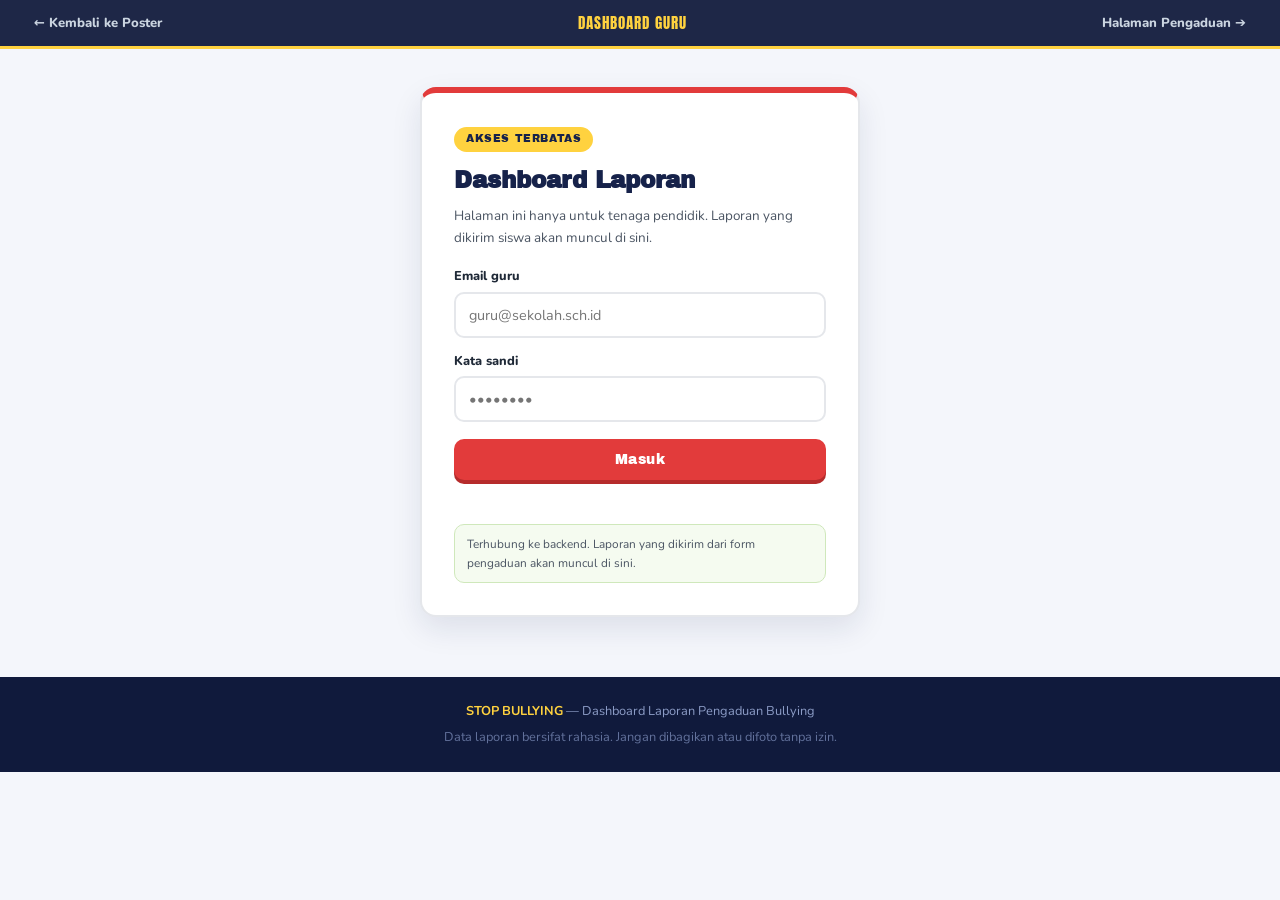
==== dashboard.html @ 8df05a54 "Add files via upload" ====
<!DOCTYPE html>
<html lang="id">
<head>
  <meta charset="UTF-8">
  <meta name="viewport" content="width=device-width, initial-scale=1.0, viewport-fit=cover">
  <title>Dashboard Guru — STOP BULLYING</title>
  <meta name="description" content="Panel guru untuk reviewing dan memproses laporan pengaduan bullying.">
  <meta name="robots" content="noindex, nofollow">
  <meta name="theme-color" content="#16224A">

  <link rel="preconnect" href="https://fonts.googleapis.com">
  <link rel="preconnect" href="https://fonts.gstatic.com" crossorigin>
  <link href="https://fonts.googleapis.com/css2?family=Anton&family=Archivo+Black&family=Caveat:wght@600;700&family=Nunito:ital,wght@0,400;0,600;0,700;0,800;1,600&display=swap" rel="stylesheet">
  <link rel="stylesheet" href="style.css">
  <link rel="icon" href="data:image/svg+xml,%3Csvg xmlns='http://www.w3.org/2000/svg' viewBox='0 0 64 64'%3E%3Crect width='64' height='64' rx='14' fill='%2316224A'/%3E%3Ctext x='32' y='45' font-family='Impact,sans-serif' font-size='32' fill='%23FFD23F' text-anchor='middle'%3E%3C/text%3E%3C/svg%3E">
</head>
<body class="dash-body">

<!-- Navigasi atas -->
<nav class="dnav">
  <a href="index.html" class="dnav-back">&#8592; Kembali ke Poster</a>
  <span class="dnav-brand">DASHBOARD&nbsp;GURU</span>
  <a href="index.html#pengaduan" class="dnav-jump">Halaman Pengaduan &#10132;</a>
</nav>

<main class="dash-wrap">

  <!-- ================= LOGIN ================= -->
  <section class="dash-login" id="loginSec">
    <div class="dash-login-card">
      <span class="dash-login-badge">Akses Terbatas</span>
      <h1>Dashboard Laporan</h1>
      <p class="dash-login-sub">Halaman ini hanya untuk tenaga pendidik. Laporan yang dikirim siswa akan muncul di sini.</p>

      <form id="loginForm" novalidate>
        <div class="form-field">
          <label for="logEmail">Email guru</label>
          <input type="email" id="logEmail" name="email" autocomplete="username" placeholder="guru@sekolah.sch.id" required>
        </div>
        <div class="form-field">
          <label for="logPass">Kata sandi</label>
          <input type="password" id="logPass" name="password" autocomplete="current-password" placeholder="••••••••" required>
        </div>
        <button type="submit" class="btn-kirim" id="btnLogin">Masuk</button>
        <p class="form-msg" id="loginMsg" role="status" aria-live="polite"></p>
      </form>

      <p class="dash-konf" id="dashKonf"></p>
    </div>
  </section>

  <!-- ================= PANEL ================= -->
  <section class="dash-panel" id="panelSec" hidden>

    <div class="dash-bar">
      <div class="dash-bar-info">
        <strong id="dashSekolah">STOP BULLYING</strong>
        <span id="dashUser"></span>
      </div>
      <div class="dash-bar-aksi">
        <button type="button" class="btn-reset sm" id="btnRefresh">&#8635; Muat ulang</button>
        <button type="button" class="btn-reset sm" id="btnLogout">Keluar</button>
      </div>
    </div>

    <!-- Statistik -->
    <div class="dash-stats" id="dashStats"></div>

    <!-- Filter -->
    <div class="dash-filter">
      <div class="dash-filter-row">
        <div class="form-field">
          <label for="fStatus">Status</label>
          <select id="fStatus">
            <option value="all">Semua status</option>
            <option value="baru">Baru</option>
            <option value="diproses">Diproses</option>
            <option value="selesai">Selesai</option>
            <option value="tidak-ditangani">Tidak ditangani</option>
          </select>
        </div>
        <div class="form-field">
          <label for="fBentuk">Bentuk bullying</label>
          <select id="fBentuk">
            <option value="all">Semua bentuk</option>
            <option>Fisik</option>
            <option>Verbal</option>
            <option>Sosial / Relasional</option>
            <option>Non-Verbal</option>
            <option>Cyber</option>
            <option>Lainnya</option>
          </select>
        </div>
        <div class="form-field">
          <label for="fDari">Dari tanggal</label>
          <input type="date" id="fDari">
        </div>
        <div class="form-field">
          <label for="fSampai">Sampai tanggal</label>
          <input type="date" id="fSampai">
        </div>
        <div class="form-field dash-cari">
          <label for="fCari">Cari isi laporan</label>
          <input type="search" id="fCari" placeholder="kata kunci&hellip;">
        </div>
      </div>
      <div class="dash-filter-aksi">
        <button type="button" class="btn-kanal btn-copy" id="btnCsv">&#8681; Export CSV</button>
        <button type="button" class="btn-reset sm" id="btnResetFilter">Bersihkan filter</button>
      </div>
    </div>

    <!-- Daftar laporan -->
    <div class="dash-list-head">
      <h2>Daftar Laporan <span id="dashJumlah" class="dash-jumlah">0</span></h2>
    </div>
    <div id="dashList" class="dash-list"></div>
    <p class="dash-empty" id="dashEmpty" hidden>Tidak ada laporan yang cocok dengan filter ini.</p>
  </section>

</main>

<footer class="dfoot">
  <p><strong>STOP BULLYING</strong> — Dashboard Laporan Pengaduan Bullying</p>
  <p class="dfoot-small">Data laporan bersifat rahasia. Jangan dibagikan atau difoto tanpa izin.</p>
</footer>

<script src="config.js"></script>
<script src="api.js"></script>
<script src="dashboard.js"></script>
</body>
</html>
---- style.css ----
/* ============================================================
   STOP BULLYING — Poster Utama + Halaman Detail
   ------------------------------------------------------------
   1. Token & reset
   2. Navigasi atas
   3. Poster: hero, intro, blok, judul kuning
   4. Komponen (kartu bentuk, daftar centang, dampak, hukum, lapor)
   5. Footer
   6. Halaman detail
   7. Formulir pengaduan
   8. Responsif
   9. Cetak
   ============================================================ */

/* ---------- 1. TOKEN & RESET ---------- */
:root {
  --navy:     #16224A;
  --navy-2:   #1E2F63;
  --navy-3:   #101A3C;
  --blue:     #2B5CB8;
  --blue-lt:  #4A7FD6;
  --yellow:   #FFD23F;
  --yellow-2: #F0BE16;
  --red:      #E23B3B;
  --red-dk:   #B62B2B;
  --green:    #8CC63F;
  --green-dk: #6FA82E;
  --ink:      #1F2937;
  --ink-2:    #4B5563;
  --ink-3:    #6B7280;
  --paper:    #FFFFFF;
  --line:     #E5E7EB;
  --bg-soft:  #F4F6FB;

  --font-display: "Anton", Impact, Haettenschweiler, "Arial Narrow Bold", sans-serif;
  --font-head:    "Archivo Black", "Arial Black", "Segoe UI Black", sans-serif;
  --font-body:    "Nunito", system-ui, -apple-system, "Segoe UI", Roboto, sans-serif;
  --font-hand:    "Caveat", "Segoe Script", "Comic Sans MS", cursive;

  --r-sm: 10px;
  --r-md: 16px;
  --r-lg: 22px;
  --wrap: 1120px;
}

*, *::before, *::after { margin: 0; padding: 0; box-sizing: border-box; }

html {
  font-size: 100%;
  scroll-behavior: smooth;
  -webkit-text-size-adjust: 100%;
}

body {
  font-family: var(--font-body);
  color: var(--ink);
  background: var(--bg-soft);
  line-height: 1.6;
  overflow-x: hidden;
}

.sprite { position: absolute; width: 0; height: 0; overflow: hidden; }
img, svg { max-width: 100%; }
a { color: inherit; }

:focus-visible { outline: 3px solid var(--yellow); outline-offset: 3px; }

.wrap { max-width: var(--wrap); margin: 0 auto; padding: 0 clamp(16px, 4vw, 32px); }

/* ---------- 2. NAVIGASI ATAS ---------- */
.topnav {
  position: sticky;
  top: 0;
  z-index: 60;
  display: flex;
  align-items: center;
  justify-content: space-between;
  gap: 16px;
  padding: 10px clamp(14px, 4vw, 34px);
  background: rgba(16, 26, 60, .93);
  backdrop-filter: blur(10px);
  border-bottom: 3px solid var(--yellow);
}

.tn-brand {
  display: inline-flex;
  align-items: center;
  gap: 9px;
  font-family: var(--font-display);
  font-size: 1.05rem;
  letter-spacing: .6px;
  color: var(--yellow);
  text-decoration: none;
  white-space: nowrap;
}
.tn-dot {
  width: 13px; height: 13px;
  border-radius: 50%;
  background: var(--red);
  box-shadow: 0 0 0 3px rgba(226, 59, 59, .3);
  flex: none;
}

.tn-links { display: flex; align-items: center; gap: 4px; list-style: none; }
.tn-links a {
  display: inline-block;
  padding: 7px 13px;
  border-radius: 999px;
  font-size: .82rem;
  font-weight: 800;
  color: #CBD5E1;
  text-decoration: none;
  white-space: nowrap;
  transition: background .18s, color .18s;
}
.tn-links a:hover { background: rgba(255, 255, 255, .12); color: #fff; }
.tn-links a.is-active { background: var(--yellow); color: var(--navy); }
.tn-links .tn-lapor { background: var(--red); color: #fff; margin-left: 6px; }
.tn-links .tn-lapor:hover { background: var(--red-dk); color: #fff; }

/* ---------- 3. POSTER ---------- */
.poster { display: block; }

/* --- HERO --- */
.hero {
  position: relative;
  overflow: hidden;
  background:
    radial-gradient(900px 420px at 82% 12%, rgba(74, 127, 214, .38) 0%, transparent 62%),
    radial-gradient(700px 380px at 8% 92%, rgba(43, 92, 184, .45) 0%, transparent 60%),
    linear-gradient(145deg, var(--navy-2) 0%, var(--navy) 48%, var(--navy-3) 100%);
  color: #fff;
}
.hero::after {
  content: "";
  position: absolute;
  inset: auto 0 0 0;
  height: 8px;
  background: var(--yellow);
}
.hero-inner {
  max-width: var(--wrap);
  margin: 0 auto;
  padding: clamp(38px, 7vw, 78px) clamp(16px, 4vw, 32px) clamp(46px, 8vw, 86px);
  display: grid;
  grid-template-columns: auto 1fr auto;
  align-items: center;
  gap: clamp(16px, 4vw, 44px);
}
.hero-illus { width: clamp(130px, 19vw, 230px); height: auto; filter: drop-shadow(0 14px 26px rgba(0, 0, 0, .35)); }

.hero-badge {
  display: inline-block;
  background: var(--red);
  color: #fff;
  font-family: var(--font-head);
  font-size: clamp(.58rem, 1vw, .74rem);
  letter-spacing: 2px;
  padding: 6px 14px;
  margin-bottom: 14px;
  clip-path: polygon(0 0, 100% 0, 94% 100%, 0 100%);
}
.hero-title {
  font-family: var(--font-display);
  font-size: clamp(2.6rem, 8.4vw, 6rem);
  line-height: .92;
  text-transform: uppercase;
  letter-spacing: 1px;
  margin-bottom: 10px;
}
.hero-title .t-stop { color: #fff; }
.hero-title .t-bully {
  color: var(--yellow);
  -webkit-text-stroke: 2px rgba(0, 0, 0, .22);
  paint-order: stroke fill;
}
.hero-sub {
  font-size: clamp(.95rem, 1.9vw, 1.45rem);
  font-weight: 700;
  color: #DCE6FF;
  margin-bottom: 18px;
}
.hero-tags { display: flex; flex-wrap: wrap; gap: 8px; }
.htag {
  font-size: clamp(.58rem, .95vw, .72rem);
  font-weight: 800;
  letter-spacing: .5px;
  text-transform: uppercase;
  color: var(--yellow);
  border: 2px solid rgba(255, 210, 63, .55);
  border-radius: 999px;
  padding: 5px 12px;
}
.hero-sign { width: clamp(54px, 8vw, 96px); height: auto; opacity: .95; filter: drop-shadow(0 8px 18px rgba(0, 0, 0, .4)); }

/* --- INTRO --- */
.intro { background: var(--navy-3); color: #DCE6FF; }
.intro-inner {
  max-width: var(--wrap);
  margin: 0 auto;
  padding: clamp(22px, 3.4vw, 38px) clamp(16px, 4vw, 32px);
  display: flex;
  gap: clamp(12px, 2.4vw, 26px);
  align-items: flex-start;
}
.intro-ico { width: clamp(38px, 4.6vw, 58px); height: auto; flex: none; opacity: .95; }
.intro-body p { font-size: clamp(.86rem, 1.25vw, 1rem); margin-bottom: 12px; max-width: 78ch; }
.intro-link {
  display: inline-flex;
  align-items: center;
  gap: 8px;
  background: var(--yellow);
  color: var(--navy);
  font-family: var(--font-head);
  font-size: clamp(.66rem, 1.1vw, .82rem);
  letter-spacing: .6px;
  text-decoration: none;
  padding: 10px 18px;
  border-radius: 999px;
  transition: transform .16s, background .16s;
}
.intro-link:hover { background: #fff; transform: translateX(4px); }

/* --- JUDUL KUNING (tab ala poster) --- */
.blk { position: relative; padding: clamp(30px, 5vw, 58px) 0; scroll-margin-top: 74px; }
.blk-title {
  display: inline-block;
  background: var(--yellow);
  color: #2A2200;
  font-family: var(--font-head);
  font-size: clamp(1.05rem, 2.5vw, 1.75rem);
  line-height: 1.15;
  padding: .5em .95em;
  margin-bottom: 16px;
  transform: skewX(-6deg);
  box-shadow: 5px 5px 0 rgba(0, 0, 0, .16);
}
.blk-title span { display: block; transform: skewX(6deg); }
.blk-lead { font-size: clamp(.84rem, 1.2vw, .98rem); margin-bottom: 22px; max-width: 70ch; }

/* --- BLOK BENTUK --- */
.blk-bentuk { background: var(--paper); }
.blk-bentuk .blk-lead { color: var(--ink-2); }

.bentuk-grid {
  display: grid;
  grid-template-columns: repeat(4, 1fr);
  gap: clamp(10px, 1.6vw, 18px);
}
.bentuk-card {
  display: block;
  background: var(--paper);
  border: 2px solid var(--line);
  border-radius: var(--r-md);
  overflow: hidden;
  text-decoration: none;
  color: inherit;
  box-shadow: 0 4px 12px rgba(22, 34, 74, .06);
  transition: transform .2s, box-shadow .2s, border-color .2s;
}
.bentuk-card:hover {
  transform: translateY(-8px);
  box-shadow: 0 18px 34px rgba(22, 34, 74, .18);
  border-color: var(--green);
}
.bc-img { display: block; background: #FFFCF0; padding: 6px; }
.bc-img svg { display: block; width: 100%; height: auto; }
.bc-label {
  display: block;
  background: var(--green);
  color: #fff;
  font-family: var(--font-head);
  font-size: clamp(.78rem, 1.5vw, 1.05rem);
  letter-spacing: 1.5px;
  text-align: center;
  padding: 9px 6px;
}
.bentuk-card:hover .bc-label { background: var(--green-dk); }
.bc-more {
  display: block;
  text-align: center;
  font-size: .72rem;
  font-weight: 800;
  color: var(--blue);
  padding: 8px 6px;
  letter-spacing: .3px;
}
.juga { margin-top: 22px; font-size: .9rem; }
.juga a { color: var(--blue); font-weight: 700; text-decoration: none; border-bottom: 2px dashed var(--blue-lt); }
.juga a:hover { color: var(--red); border-color: var(--red); }

/* --- BLOK HINDARI --- */
.blk-hindari {
  background:
    radial-gradient(700px 320px at 90% 10%, rgba(74, 127, 214, .35) 0%, transparent 60%),
    linear-gradient(160deg, var(--blue) 0%, var(--navy-2) 70%, var(--navy) 100%);
  color: #fff;
}
.blk-hindari .blk-title { box-shadow: 5px 5px 0 rgba(0, 0, 0, .3); }
.hindari-grid {
  display: grid;
  grid-template-columns: 1fr 1fr .95fr;
  gap: clamp(16px, 2.6vw, 30px);
  align-items: start;
}
.sub-blk {
  background: rgba(255, 255, 255, .07);
  border: 2px solid rgba(255, 255, 255, .16);
  border-radius: var(--r-md);
  padding: clamp(14px, 2vw, 22px);
}
.sub-tag {
  display: inline-block;
  background: var(--red);
  color: #fff;
  font-family: var(--font-head);
  font-size: clamp(.78rem, 1.35vw, 1rem);
  padding: 7px 14px;
  border-radius: 6px;
  margin-bottom: 14px;
}
.chk-list { list-style: none; }
.chk-list li {
  position: relative;
  padding-left: 26px;
  margin-bottom: 10px;
  font-size: clamp(.8rem, 1.15vw, .94rem);
  color: #EAF0FF;
  line-height: 1.5;
}
.chk-list li::before {
  content: "";
  position: absolute;
  left: 0;
  top: .32em;
  width: 13px;
  height: 13px;
  border-radius: 50%;
  background: var(--green);
  box-shadow: inset 0 0 0 3px rgba(255, 255, 255, .85);
}
.sub-more {
  display: inline-block;
  margin-top: 8px;
  background: var(--yellow);
  color: var(--navy);
  font-family: var(--font-head);
  font-size: clamp(.64rem, 1.05vw, .78rem);
  letter-spacing: .5px;
  text-decoration: none;
  padding: 9px 16px;
  border-radius: 999px;
  transition: transform .16s, background .16s;
}
.sub-more:hover { background: #fff; transform: translateX(4px); }
.hindari-fig { margin: 0; text-align: center; }
.hindari-fig svg { width: 100%; max-width: 340px; height: auto; }
.hindari-fig figcaption {
  font-family: var(--font-hand);
  font-size: clamp(1rem, 1.7vw, 1.3rem);
  color: var(--yellow);
  margin-top: 4px;
}

/* --- BLOK DAMPAK --- */
.blk-dampak { background: var(--bg-soft); }
.blk-dampak .blk-lead { color: var(--ink-2); }
.dampak-grid {
  display: grid;
  grid-template-columns: repeat(3, 1fr);
  gap: clamp(12px, 1.8vw, 20px);
}
.dp-card {
  display: flex;
  flex-direction: column;
  gap: 8px;
  background: var(--paper);
  border: 2px solid var(--line);
  border-top: 6px solid var(--red);
  border-radius: var(--r-md);
  padding: clamp(16px, 2.2vw, 24px);
  text-decoration: none;
  color: inherit;
  box-shadow: 0 4px 14px rgba(22, 34, 74, .06);
  transition: transform .2s, box-shadow .2s, border-color .2s;
}
.dp-card:hover { transform: translateY(-6px); box-shadow: 0 16px 30px rgba(22, 34, 74, .16); }
.dp-korban { border-top-color: var(--red); }
.dp-pelaku { border-top-color: var(--yellow-2); }
.dp-saksi  { border-top-color: var(--blue); }
.dp-ico { display: block; width: 34px; height: 34px; }
.dp-ico svg { display: block; width: 100%; height: 100%; }
.dp-judul { font-family: var(--font-head); font-size: clamp(.86rem, 1.4vw, 1.1rem); color: var(--navy); }
.dp-teks { font-size: clamp(.8rem, 1.12vw, .92rem); color: var(--ink-2); flex: 1; }
.dp-more { font-size: .78rem; font-weight: 800; color: var(--blue); }
.dp-card:hover .dp-more { color: var(--red); }

/* --- BLOK HUKUM --- */
.blok-hukum {
  background:
    radial-gradient(700px 340px at 12% 88%, rgba(43, 92, 184, .4) 0%, transparent 62%),
    linear-gradient(160deg, var(--navy) 0%, var(--navy-3) 100%);
  color: #fff;
}
.hukum-grid {
  display: grid;
  grid-template-columns: 1.5fr .8fr;
  gap: clamp(18px, 3vw, 38px);
  align-items: center;
}
.hukum-teks p { font-size: clamp(.86rem, 1.25vw, 1rem); color: #DCE6FF; margin-bottom: 16px; max-width: 62ch; }
.hukum-list { list-style: none; }
.hukum-list li {
  position: relative;
  padding-left: 24px;
  margin-bottom: 11px;
  font-size: clamp(.8rem, 1.15vw, .94rem);
  color: #E6EDFF;
  line-height: 1.5;
}
.hukum-list li::before {
  content: "";
  position: absolute;
  left: 0;
  top: .48em;
  width: 0; height: 0;
  border-left: 10px solid var(--yellow);
  border-top: 5px solid transparent;
  border-bottom: 5px solid transparent;
}
.hukum-list strong { color: var(--yellow); }
.hukum-fig { margin: 0; text-align: center; }
.hukum-fig svg { width: clamp(110px, 16vw, 170px); height: auto; opacity: .95; }
.btn-hukum {
  display: inline-block;
  margin-top: 14px;
  background: var(--yellow);
  color: var(--navy);
  font-family: var(--font-head);
  font-size: clamp(.66rem, 1.05vw, .8rem);
  letter-spacing: .6px;
  text-decoration: none;
  padding: 11px 20px;
  border-radius: 999px;
  transition: transform .16s, background .16s;
}
.btn-hukum:hover { background: #fff; transform: translateX(4px); }

/* --- BLOK LAPOR --- */
.blk-lapor { background: linear-gradient(140deg, var(--yellow) 0%, var(--yellow-2) 100%); color: var(--navy); }
.blk-lapor .blk-title { background: var(--navy); color: var(--yellow); box-shadow: 5px 5px 0 rgba(0, 0, 0, .2); }
.lapor-box {
  display: flex;
  align-items: center;
  gap: clamp(14px, 2.4vw, 26px);
  background: var(--paper);
  border-radius: var(--r-lg);
  padding: clamp(18px, 2.8vw, 30px);
  box-shadow: 0 14px 30px rgba(22, 34, 74, .16);
  flex-wrap: wrap;
}
.lapor-ico { width: clamp(48px, 6vw, 70px); height: auto; flex: none; }
.lapor-box > div { flex: 1 1 260px; }
.lapor-box h3 { font-family: var(--font-head); font-size: clamp(.95rem, 1.7vw, 1.25rem); margin-bottom: 6px; }
.lapor-box p { font-size: clamp(.82rem, 1.15vw, .95rem); color: var(--ink-2); }
.btn-lapor {
  display: inline-flex;
  align-items: center;
  gap: 9px;
  background: var(--red);
  color: #fff;
  font-family: var(--font-head);
  font-size: clamp(.72rem, 1.2vw, .88rem);
  letter-spacing: .8px;
  text-decoration: none;
  padding: 15px 26px;
  border-radius: 999px;
  box-shadow: 0 7px 0 var(--red-dk);
  transition: transform .16s, box-shadow .16s, background .16s;
}
.btn-lapor:hover { background: var(--red-dk); transform: translateY(-2px); box-shadow: 0 9px 0 #8f2020; }
.btn-lapor:active { transform: translateY(4px); box-shadow: 0 3px 0 #8f2020; }

/* ---------- 5. FOOTER ---------- */
.foot { background: var(--navy-3); color: #A9B8DD; text-align: center; padding: clamp(26px, 4vw, 44px) 0; }
.foot-in { max-width: var(--wrap); margin: 0 auto; padding: 0 clamp(16px, 4vw, 32px); }
.foot-title {
  font-family: var(--font-display);
  font-size: clamp(1.5rem, 4vw, 2.4rem);
  color: var(--yellow);
  letter-spacing: 2px;
  margin-bottom: 6px;
}
.foot p { font-size: clamp(.78rem, 1.05vw, .9rem); }
.foot-small { margin-top: 10px; font-size: .72rem; color: #6E7EA8; }

.totop {
  position: fixed;
  right: 18px;
  bottom: 18px;
  z-index: 70;
  width: 44px; height: 44px;
  border: 0;
  border-radius: 50%;
  background: var(--red);
  color: #fff;
  font-size: 1.1rem;
  cursor: pointer;
  box-shadow: 0 8px 20px rgba(226, 59, 59, .45);
  opacity: 0;
  pointer-events: none;
  transform: translateY(12px);
  transition: opacity .22s, transform .22s, background .18s;
}
.totop.show { opacity: 1; pointer-events: auto; transform: none; }
.totop:hover { background: var(--red-dk); }

/* --- Reveal saat digulir --- */
.reveal { opacity: 0; transform: translateY(26px); transition: opacity .55s ease, transform .55s cubic-bezier(.22, .9, .3, 1); }
.reveal.is-in { opacity: 1; transform: none; }
.hero.reveal, .intro.reveal { transform: none; }

/* --- Toast --- */
.toast {
  position: fixed;
  left: 50%;
  bottom: 26px;
  transform: translate(-50%, 20px);
  z-index: 120;
  background: var(--navy);
  color: #fff;
  font-size: .84rem;
  font-weight: 700;
  padding: 12px 20px;
  border-radius: 999px;
  border: 2px solid var(--yellow);
  box-shadow: 0 14px 34px rgba(16, 26, 60, .4);
  opacity: 0;
  pointer-events: none;
  transition: opacity .24s, transform .24s;
  max-width: min(92vw, 480px);
  text-align: center;
}
.toast.show { opacity: 1; transform: translate(-50%, 0); }

/* ---------- 6. HALAMAN DETAIL ---------- */
.detail-body { background: var(--bg-soft); }

.dnav {
  position: sticky;
  top: 0;
  z-index: 60;
  display: flex;
  align-items: center;
  justify-content: space-between;
  gap: 14px;
  padding: 11px clamp(14px, 4vw, 34px);
  background: rgba(16, 26, 60, .94);
  backdrop-filter: blur(10px);
  border-bottom: 3px solid var(--yellow);
}
.dnav-back, .dnav-jump {
  font-size: .82rem;
  font-weight: 800;
  color: #CBD5E1;
  text-decoration: none;
  white-space: nowrap;
}
.dnav-back:hover, .dnav-jump:hover { color: var(--yellow); }
.dnav-brand {
  font-family: var(--font-display);
  letter-spacing: 1px;
  color: var(--yellow);
  font-size: .95rem;
}

.dwrap { max-width: 880px; margin: 0 auto; padding: clamp(20px, 4vw, 40px) clamp(16px, 4vw, 28px) 60px; }

.d-head {
  background: linear-gradient(150deg, var(--navy-2) 0%, var(--navy) 60%, var(--navy-3) 100%);
  border-radius: var(--r-lg);
  padding: clamp(20px, 3.4vw, 34px);
  color: #fff;
  margin-bottom: 22px;
  position: relative;
  overflow: hidden;
}
.d-head::after {
  content: "";
  position: absolute;
  inset: auto 0 0 0;
  height: 6px;
  background: var(--yellow);
}
.d-tag {
  display: inline-block;
  background: var(--red);
  color: #fff;
  font-family: var(--font-head);
  font-size: .66rem;
  letter-spacing: 1.2px;
  padding: 5px 12px;
  border-radius: 999px;
  margin-bottom: 12px;
}
.d-title {
  font-family: var(--font-display);
  font-size: clamp(1.9rem, 5.4vw, 3.2rem);
  line-height: 1;
  text-transform: uppercase;
  letter-spacing: .8px;
  margin-bottom: 8px;
}
.d-sub { font-size: clamp(.88rem, 1.5vw, 1.05rem); color: #C7D5F5; }

.d-def {
  background: #FFFBEB;
  border: 2px solid var(--yellow);
  border-left: 6px solid var(--red);
  border-radius: var(--r-md);
  padding: clamp(14px, 2.2vw, 20px) clamp(16px, 2.4vw, 22px);
  margin-bottom: 22px;
}
.d-def p { font-size: clamp(.9rem, 1.35vw, 1.02rem); color: #4A3A05; }
.d-def .d-def-label {
  display: block;
  font-family: var(--font-head);
  font-size: .68rem;
  letter-spacing: 1.2px;
  text-transform: uppercase;
  color: var(--red);
  margin-bottom: 6px;
}
.d-catatan {
  font-style: italic;
  color: var(--ink-2);
  font-size: clamp(.84rem, 1.2vw, .95rem);
  margin-bottom: 20px;
  padding-left: 14px;
  border-left: 3px solid var(--blue-lt);
}

.d-sec {
  background: var(--paper);
  border: 2px solid var(--line);
  border-radius: var(--r-md);
  padding: clamp(16px, 2.4vw, 26px);
  margin-bottom: 18px;
  scroll-margin-top: 80px;
}
.d-sec-title {
  font-family: var(--font-head);
  font-size: clamp(.92rem, 1.6vw, 1.15rem);
  color: var(--navy);
  text-transform: uppercase;
  letter-spacing: .4px;
  margin-bottom: 12px;
  padding-left: 12px;
  border-left: 5px solid var(--yellow);
}
.d-list { list-style: none; }
.d-list li {
  position: relative;
  padding-left: 24px;
  margin-bottom: 10px;
  font-size: clamp(.85rem, 1.25vw, .97rem);
  color: var(--ink);
  line-height: 1.55;
}
.d-list li::before {
  content: "";
  position: absolute;
  left: 0;
  top: .5em;
  width: 0; height: 0;
  border-left: 10px solid var(--red);
  border-top: 5px solid transparent;
  border-bottom: 5px solid transparent;
}
.d-list strong { color: var(--red); }
.d-text { font-size: clamp(.88rem, 1.3vw, 1rem); color: var(--ink); }
.d-text strong { color: var(--red); }

.d-related { margin-top: 30px; }
.d-related-h {
  font-family: var(--font-head);
  font-size: clamp(.95rem, 1.7vw, 1.2rem);
  color: var(--navy);
  text-transform: uppercase;
  letter-spacing: .4px;
  margin-bottom: 14px;
  padding-left: 12px;
  border-left: 5px solid var(--yellow);
}
.d-rel-grid { display: grid; grid-template-columns: repeat(auto-fill, minmax(200px, 1fr)); gap: 12px; }
.d-rel {
  display: block;
  background: var(--paper);
  border: 2px solid var(--line);
  border-left: 6px solid var(--blue);
  border-radius: var(--r-sm);
  padding: 13px 15px;
  text-decoration: none;
  color: inherit;
  transition: transform .18s, box-shadow .18s, border-color .18s;
}
.d-rel:hover { transform: translateX(4px); border-left-color: var(--red); box-shadow: 0 8px 18px rgba(22, 34, 74, .1); }
.d-rel strong { display: block; font-family: var(--font-head); font-size: .82rem; color: var(--navy); margin-bottom: 2px; }
.d-rel span { font-size: .74rem; color: var(--ink-3); }

.dfoot { background: var(--navy-3); color: #8C9CC6; text-align: center; padding: 24px 16px; }
.dfoot p { font-size: .8rem; }
.dfoot strong { color: var(--yellow); }
.dfoot-small { margin-top: 6px; font-size: .7rem; color: #62719B; }

/* ---------- 7. FORMULIR PENGADUAN ---------- */
.dform {
  background: var(--paper);
  border: 2px solid var(--line);
  border-top: 6px solid var(--blue);
  border-radius: var(--r-md);
  padding: clamp(16px, 2.6vw, 28px);
  margin-bottom: 20px;
}
.dform h3 { font-family: var(--font-head); font-size: 1.05rem; color: var(--navy); margin-bottom: 14px; }
.dform h4 {
  font-family: var(--font-head);
  font-size: .82rem;
  color: var(--navy);
  text-transform: uppercase;
  letter-spacing: .4px;
  margin: 0 0 10px;
  padding-left: 10px;
  border-left: 4px solid var(--yellow);
}
.saluran {
  background: #F4F8FF;
  border: 1px dashed var(--blue-lt);
  border-radius: var(--r-sm);
  padding: 13px 15px;
  margin-bottom: 16px;
}
.saluran .d-list { margin: 0; }
.saluran .d-list li { margin-bottom: 7px; font-size: .85rem; }
.saluran .d-list li:last-child { margin-bottom: 0; }
.anonim-box {
  display: flex;
  align-items: center;
  gap: 10px;
  background: #FFFBEB;
  border: 2px dashed var(--yellow-2);
  border-radius: var(--r-sm);
  padding: 11px 14px;
  margin-bottom: 14px;
}
.anonim-box input { width: 19px; height: 19px; accent-color: var(--red); flex: none; cursor: pointer; }
.anonim-box label { margin: 0; font-size: .88rem; font-weight: 700; cursor: pointer; }
.anonim-box label strong { color: var(--red); }

.form-row { display: grid; grid-template-columns: 1fr 1fr; gap: 12px; }
.form-field { margin-bottom: 13px; }
.form-field label { display: block; font-size: .8rem; font-weight: 800; margin-bottom: 5px; }
.form-field label small { font-weight: 600; color: var(--ink-3); }
.form-field input, .form-field select, .form-field textarea {
  width: 100%;
  font-family: var(--font-body);
  font-size: .9rem;
  padding: 11px 13px;
  border: 2px solid var(--line);
  border-radius: var(--r-sm);
  background: #fff;
  transition: border-color .16s, box-shadow .16s;
}
.form-field textarea { resize: vertical; min-height: 110px; line-height: 1.5; }
.form-field input:focus, .form-field select:focus, .form-field textarea:focus {
  outline: none;
  border-color: var(--blue);
  box-shadow: 0 0 0 3px rgba(43, 92, 184, .14);
}
.form-field input.is-error, .form-field textarea.is-error { border-color: var(--red); background: #FEF2F2; }
.char-count { display: block; text-align: right; font-size: .7rem; color: var(--ink-3); font-weight: 700; margin-top: 4px; }
.form-actions { display: flex; gap: 10px; flex-wrap: wrap; margin-top: 6px; }
.btn-kirim {
  flex: 1 1 170px;
  background: var(--red);
  color: #fff;
  border: 0;
  border-radius: var(--r-sm);
  font-family: var(--font-head);
  font-size: .86rem;
  letter-spacing: .5px;
  padding: 13px 20px;
  cursor: pointer;
  box-shadow: 0 4px 0 var(--red-dk);
  transition: background .16s, transform .12s, box-shadow .12s;
}
.btn-kirim:hover { background: var(--red-dk); }
.btn-kirim:active { transform: translateY(3px); box-shadow: 0 1px 0 var(--red-dk); }
.btn-reset {
  background: #fff;
  color: var(--ink-2);
  border: 2px solid var(--line);
  border-radius: var(--r-sm);
  font-weight: 800;
  font-size: .84rem;
  padding: 12px 18px;
  cursor: pointer;
  transition: background .16s, border-color .16s;
}
.btn-reset:hover { background: #F1F5F9; border-color: #CBD5E1; }
.btn-reset.sm { padding: 5px 11px; font-size: .72rem; }
.form-msg { min-height: 20px; margin-top: 10px !important; font-size: .84rem !important; font-weight: 800; }
.form-msg.ok { color: var(--green-dk) !important; }
.form-msg.err { color: var(--red) !important; }

.riwayat { background: var(--paper); border: 2px solid var(--line); border-top: 6px solid var(--green); border-radius: var(--r-md); padding: clamp(16px, 2.4vw, 24px); }
.riwayat-head { display: flex; align-items: center; justify-content: space-between; gap: 12px; margin-bottom: 12px; }
.riwayat-head h3 { font-family: var(--font-head); font-size: 1rem; color: var(--navy); }
.riwayat-list { list-style: none; display: flex; flex-direction: column; gap: 9px; }
.riwayat-list li {
  border: 2px solid var(--line);
  border-left: 5px solid var(--green);
  border-radius: var(--r-sm);
  padding: 10px 12px;
  background: #F5FBF0;
}
.r-head { display: flex; align-items: center; gap: 7px; flex-wrap: wrap; margin-bottom: 4px; }
.r-badge { font-size: .62rem; font-weight: 800; letter-spacing: .4px; text-transform: uppercase; background: var(--green-dk); color: #fff; border-radius: 999px; padding: 2px 10px; }
.r-badge.anonim { background: #7C3AED; }
.r-badge.bentuk { background: var(--blue); }
.r-date { font-size: .68rem; color: var(--ink-3); font-weight: 700; margin-left: auto; }
.r-nama { font-size: .8rem; font-weight: 800; }
.r-isi { font-size: .78rem; color: var(--ink-2); margin: 0 !important; }
.r-del { background: none; border: 0; color: var(--red); font-weight: 800; font-size: .7rem; cursor: pointer; padding: 0; text-decoration: underline; }
.r-del:hover { color: var(--red-dk); }
.riwayat-empty { font-size: .8rem; color: var(--ink-3); font-style: italic; }

/* ---------- 7b. KANAL PENGADUAN (form + poster) ---------- */
.kanal-aksi { display: flex; flex-wrap: wrap; gap: 8px; margin-top: 12px; }
.btn-kanal {
  display: inline-flex;
  align-items: center;
  gap: 6px;
  background: #fff;
  color: var(--ink-2);
  border: 2px solid var(--line);
  border-radius: 999px;
  font-weight: 800;
  font-size: .78rem;
  padding: 8px 15px;
  cursor: pointer;
  text-decoration: none;
  transition: border-color .16s, background .16s, color .16s;
}
.btn-kanal:hover { border-color: var(--blue-lt); color: var(--navy); }
.btn-kanal.sm { padding: 5px 12px; font-size: .72rem; }
.btn-wa { border-color: #25D366; color: #128C3E; }
.btn-wa:hover { background: #EAFBF1; border-color: #25D366; color: #0B6B2F; }
.btn-mail { border-color: var(--blue-lt); color: var(--blue); }
.btn-mail:hover { background: #EEF4FF; }
.btn-copy { border-color: #94A3B8; color: var(--ink-2); }
.btn-copy:hover { background: #F1F5F9; }
.form-extra { margin-top: 10px; font-size: .8rem; display: flex; flex-wrap: wrap; gap: 8px; align-items: center; }
.form-extra a:not(.btn-kanal) { color: var(--blue); font-weight: 800; text-decoration: underline; }

/* --- Kanal pengaduan di poster --- */
.lapor-extra {
  display: grid;
  grid-template-columns: 1fr auto;
  gap: clamp(14px, 2.4vw, 26px);
  align-items: start;
  margin-top: 18px;
}
.lapor-kanal {
  background: rgba(255, 255, 255, .78);
  border: 2px dashed rgba(22, 34, 74, .25);
  border-radius: var(--r-md);
  padding: 14px 16px;
}
.lapor-kanal-h {
  font-family: var(--font-head);
  font-size: .76rem;
  text-transform: uppercase;
  letter-spacing: .5px;
  color: var(--navy);
  margin-bottom: 8px;
}
.lapor-kanal-list { list-style: none; display: flex; flex-wrap: wrap; gap: 6px 20px; }
.lapor-kanal-list li { font-size: .8rem; color: var(--ink-2); }
.lapor-kanal-list strong { color: var(--navy); }
.lapor-kanal-list a { color: var(--blue); font-weight: 800; text-decoration: none; }
.lapor-kanal-list a:hover { text-decoration: underline; }
.lapor-qr { text-align: center; }
.lapor-qr img {
  display: block;
  background: #fff;
  padding: 5px;
  border-radius: var(--r-sm);
  border: 2px solid rgba(22, 34, 74, .15);
}
.lapor-qr span { display: block; margin-top: 5px; font-size: .68rem; color: var(--ink-2); font-weight: 700; }

/* --- Tautan dashboard di footer --- */
.foot-dash { margin-top: 14px; }
.foot-dash a { color: var(--yellow); font-weight: 800; font-size: .74rem; text-decoration: none; }
.foot-dash a:hover { text-decoration: underline; }
.dfoot a { color: var(--yellow); font-weight: 800; text-decoration: none; }
.dfoot a:hover { text-decoration: underline; }

/* ---------- 8. DASHBOARD GURU ---------- */
.dash-body { background: var(--bg-soft); }
.dash-wrap { max-width: 1040px; margin: 0 auto; padding: clamp(20px, 4vw, 38px) clamp(16px, 4vw, 26px) 60px; }

.dash-login { display: flex; justify-content: center; }
.dash-login[hidden], .dash-panel[hidden] { display: none !important; }
.dash-login-card {
  background: var(--paper);
  border: 2px solid var(--line);
  border-top: 6px solid var(--red);
  border-radius: var(--r-md);
  box-shadow: 0 12px 30px rgba(22, 34, 74, .1);
  padding: clamp(20px, 3.4vw, 32px);
  width: 100%;
  max-width: 440px;
}
.dash-login-badge {
  display: inline-block;
  background: var(--yellow);
  color: var(--navy);
  font-family: var(--font-head);
  font-size: .66rem;
  letter-spacing: .6px;
  text-transform: uppercase;
  border-radius: 999px;
  padding: 4px 12px;
}
.dash-login-card h1 { font-family: var(--font-head); font-size: clamp(1.1rem, 2.4vw, 1.45rem); color: var(--navy); margin: 10px 0 6px; }
.dash-login-sub { font-size: .84rem; color: var(--ink-2); margin-bottom: 18px; }
.dash-login-card .btn-kirim { width: 100%; margin-top: 4px; }
.dash-konf {
  margin-top: 14px;
  font-size: .74rem;
  line-height: 1.55;
  padding: 10px 12px;
  border-radius: var(--r-sm);
  background: #F4F8FF;
  border: 1px solid var(--line);
  color: var(--ink-2);
}
.dash-konf.ok { background: #F5FBF0; border-color: #CFE8BB; }
.dash-konf.warn { background: #FFFBEB; border-color: var(--yellow-2); }
.dash-konf code { background: #E9EEF8; padding: 1px 5px; border-radius: 4px; font-size: .72rem; }

.dash-bar { display: flex; align-items: center; justify-content: space-between; gap: 12px; flex-wrap: wrap; margin-bottom: 16px; }
.dash-bar-info strong { display: block; font-family: var(--font-head); font-size: 1.05rem; color: var(--navy); }
.dash-bar-info span { font-size: .76rem; color: var(--ink-3); font-weight: 700; }
.dash-bar-aksi { display: flex; gap: 8px; }

.dash-stats { display: grid; grid-template-columns: repeat(5, 1fr); gap: 10px; margin-bottom: 16px; }
.dash-stat { background: var(--paper); border: 2px solid var(--line); border-left: 5px solid var(--blue); border-radius: var(--r-sm); padding: 12px 14px; }
.dash-stat.merah { border-left-color: var(--red); }
.dash-stat.kuning { border-left-color: var(--yellow-2); }
.dash-stat.hijau { border-left-color: var(--green); }
.dash-stat.navy { border-left-color: var(--navy); }
.dash-stat-n { display: block; font-family: var(--font-head); font-size: 1.5rem; color: var(--navy); line-height: 1.1; }
.dash-stat-l { display: block; font-size: .66rem; font-weight: 800; text-transform: uppercase; letter-spacing: .4px; color: var(--ink-3); }

.dash-filter { background: var(--paper); border: 2px solid var(--line); border-radius: var(--r-md); padding: 14px 16px; margin-bottom: 18px; }
.dash-filter-row { display: grid; grid-template-columns: repeat(4, minmax(115px, 1fr)) minmax(160px, 1.4fr); gap: 10px; }
.dash-filter-row .form-field { margin-bottom: 0; }
.dash-filter-aksi { display: flex; gap: 8px; margin-top: 12px; flex-wrap: wrap; align-items: center; }

.dash-list-head { display: flex; align-items: center; gap: 10px; margin-bottom: 12px; }
.dash-list-head h2 { font-family: var(--font-head); font-size: clamp(.95rem, 1.7vw, 1.1rem); color: var(--navy); text-transform: uppercase; letter-spacing: .4px; }
.dash-jumlah { background: var(--red); color: #fff; border-radius: 999px; font-family: var(--font-body); font-size: .72rem; padding: 2px 10px; vertical-align: middle; }
.dash-list { display: flex; flex-direction: column; gap: 12px; }
.dash-item { background: var(--paper); border: 2px solid var(--line); border-left: 6px solid var(--red); border-radius: var(--r-md); padding: 14px 16px; }
.dl-head { display: flex; align-items: center; gap: 10px; margin-bottom: 8px; flex-wrap: wrap; }
.dl-status { font-size: .64rem; font-weight: 800; text-transform: uppercase; letter-spacing: .4px; border-radius: 999px; padding: 3px 11px; background: var(--red); color: #fff; }
.dl-status.diproses { background: var(--yellow-2); color: #4A3700; }
.dl-status.selesai { background: var(--green-dk); }
.dl-status.tidak-ditangani { background: #6B7280; }
.dl-waktu { font-size: .72rem; color: var(--ink-3); font-weight: 700; margin-left: auto; }
.dl-meta { display: flex; flex-wrap: wrap; gap: 6px; margin-bottom: 8px; }
.dl-badge { font-size: .64rem; font-weight: 800; text-transform: uppercase; background: var(--blue); color: #fff; border-radius: 999px; padding: 2px 10px; }
.dl-badge.anonim { background: #7C3AED; }
.dl-meta-i { font-size: .68rem; font-weight: 800; color: var(--ink-2); background: #F1F5F9; border-radius: 999px; padding: 2px 10px; }
.dl-isi { font-size: .88rem; color: var(--ink); white-space: pre-wrap; word-break: break-word; margin: 0 0 10px !important; }
.dl-aksi { display: flex; flex-wrap: wrap; gap: 7px; }
.dl-btn { background: #fff; border: 2px solid var(--line); border-radius: 999px; font-size: .68rem; font-weight: 800; padding: 5px 12px; cursor: pointer; color: var(--ink-2); transition: background .16s, border-color .16s; }
.dl-btn:hover { background: #F1F5F9; border-color: #CBD5E1; }
.dl-btn.ok { border-color: var(--green); color: var(--green-dk); }
.dl-btn.ok:hover { background: #F5FBF0; }
.dl-btn.del { border-color: #F3C0C0; color: var(--red); margin-left: auto; }
.dl-btn.del:hover { background: #FEF2F2; }
.dl-btn:disabled { opacity: .5; cursor: not-allowed; }
.dash-empty, .dash-muat { text-align: center; color: var(--ink-3); font-size: .86rem; font-style: italic; padding: 26px 10px; }
.dash-muat.err { color: var(--red); font-style: normal; font-weight: 800; }

/* ---------- 8. RESPONSIF ---------- */
@media (max-width: 1000px) {
  .bentuk-grid { grid-template-columns: repeat(2, 1fr); }
  .hindari-grid { grid-template-columns: 1fr 1fr; }
  .hindari-fig { grid-column: 1 / -1; }
  .hukum-grid { grid-template-columns: 1fr; }
  .hukum-fig { text-align: left; }
}

@media (max-width: 720px) {
  .hero-inner { grid-template-columns: 1fr; text-align: center; justify-items: center; }
  .hero-illus { width: 130px; }
  .hero-sign { width: 58px; }
  .hero-tags { justify-content: center; }
  .dampak-grid { grid-template-columns: 1fr; }
  .form-row { grid-template-columns: 1fr; }
  .tn-links { overflow-x: auto; -webkit-overflow-scrolling: touch; }
  .tn-links a { padding: 6px 10px; font-size: .76rem; }
  .dnav-jump { display: none; }
  .lapor-box { flex-direction: column; text-align: center; }
  .blk-title { transform: skewX(-4deg); }
}

@media (max-width: 520px) {
  .bentuk-grid { grid-template-columns: 1fr 1fr; gap: 8px; }
  .avoid-grid, .hindari-grid { grid-template-columns: 1fr; }
  .tn-brand { font-size: .9rem; }
  .d-title { font-size: 1.8rem; }
}

/* ---------- 8b. RESPONSIF DASHBOARD & KANAL ---------- */
@media (max-width: 900px) {
  .dash-stats { grid-template-columns: repeat(3, 1fr); }
  .dash-filter-row { grid-template-columns: repeat(2, 1fr); }
  .lapor-extra { grid-template-columns: 1fr; }
  .lapor-qr { text-align: left; }
}

@media (max-width: 560px) {
  .dash-stats { grid-template-columns: repeat(2, 1fr); }
  .dash-filter-row { grid-template-columns: 1fr; }
  .dl-btn.del { margin-left: 0; }
}

/* ---------- 9. CETAK ---------- */
@page { size: A4 portrait; margin: 12mm; }

@media print {
  body { background: #fff; }
  .topnav, .dnav, .totop, .dnav-jump { display: none !important; }
  .foot-dash { display: none !important; }
  .reveal { opacity: 1 !important; transform: none !important; }
  .hero-inner { padding: 10mm 0; min-height: 118mm; }
  .blk { padding: 8mm 0; break-inside: avoid; page-break-inside: avoid; }
  .bentuk-card, .dp-card, .sub-blk, .d-sec, .dform, .riwayat { break-inside: avoid; page-break-inside: avoid; box-shadow: none !important; }
  .bentuk-grid { grid-template-columns: repeat(2, 1fr); }
  .dampak-grid { grid-template-columns: repeat(3, 1fr); }
  .dl-wrap { padding: 0; }
  .dwrap { padding: 0; }
  .btn-lapor, .btn-hukum, .sub-more, .intro-link { box-shadow: none !important; }
}
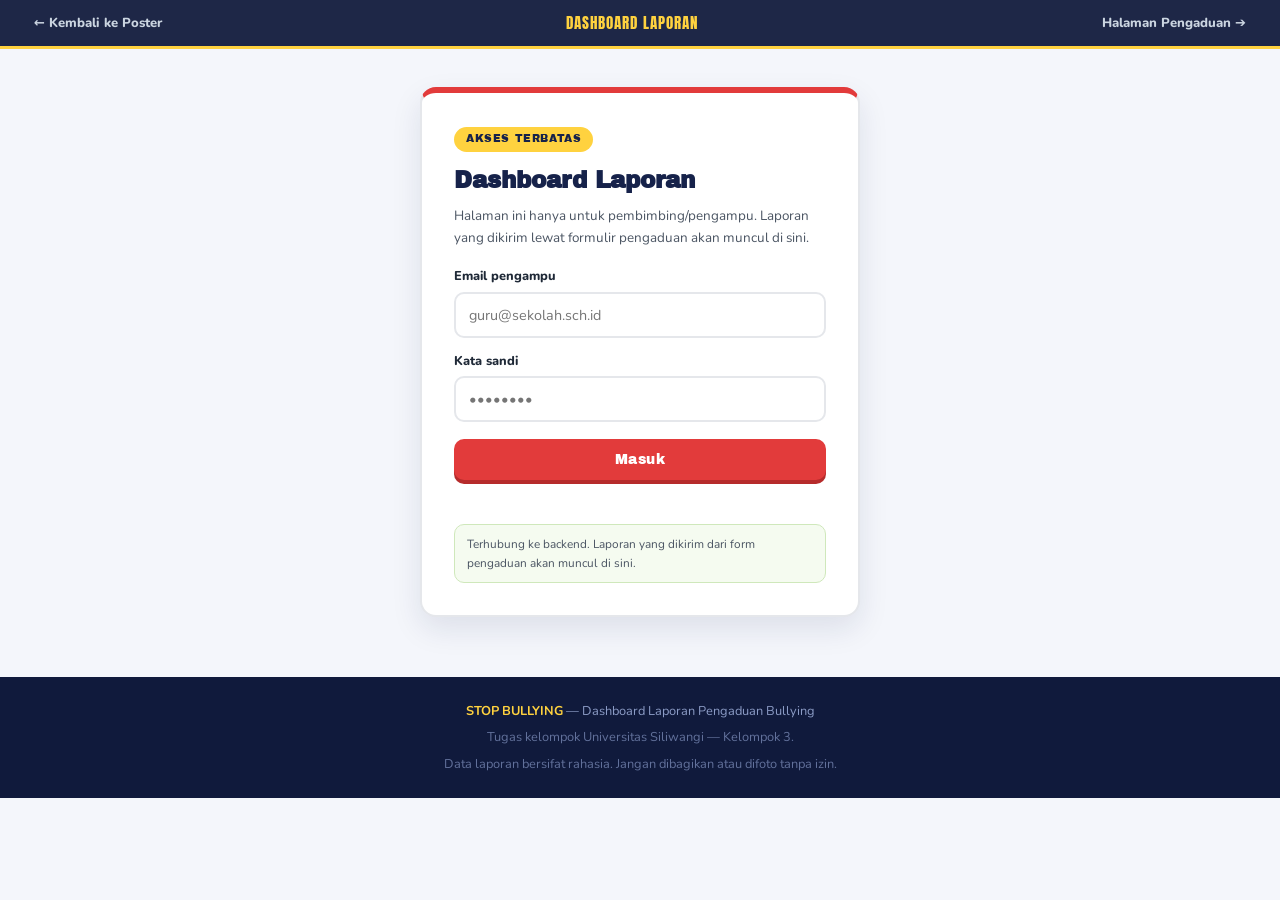
==== commit 08ebe64f: "Add files via upload" ====
--- a/dashboard.html
+++ b/dashboard.html
@@ -3,7 +3,7 @@
 <head>
   <meta charset="UTF-8">
   <meta name="viewport" content="width=device-width, initial-scale=1.0, viewport-fit=cover">
-  <title>Dashboard Guru — STOP BULLYING</title>
+  <title>Dashboard Laporan — STOP BULLYING</title>
   <meta name="description" content="Panel guru untuk reviewing dan memproses laporan pengaduan bullying.">
   <meta name="robots" content="noindex, nofollow">
   <meta name="theme-color" content="#16224A">
@@ -19,7 +19,7 @@
 <!-- Navigasi atas -->
 <nav class="dnav">
   <a href="index.html" class="dnav-back">&#8592; Kembali ke Poster</a>
-  <span class="dnav-brand">DASHBOARD&nbsp;GURU</span>
+  <span class="dnav-brand">DASHBOARD&nbsp;LAPORAN</span>
   <a href="index.html#pengaduan" class="dnav-jump">Halaman Pengaduan &#10132;</a>
 </nav>
 
@@ -30,11 +30,11 @@
     <div class="dash-login-card">
       <span class="dash-login-badge">Akses Terbatas</span>
       <h1>Dashboard Laporan</h1>
-      <p class="dash-login-sub">Halaman ini hanya untuk tenaga pendidik. Laporan yang dikirim siswa akan muncul di sini.</p>
+      <p class="dash-login-sub">Halaman ini hanya untuk pembimbing/pengampu. Laporan yang dikirim lewat formulir pengaduan akan muncul di sini.</p>
 
       <form id="loginForm" novalidate>
         <div class="form-field">
-          <label for="logEmail">Email guru</label>
+          <label for="logEmail">Email pengampu</label>
           <input type="email" id="logEmail" name="email" autocomplete="username" placeholder="guru@sekolah.sch.id" required>
         </div>
         <div class="form-field">
@@ -122,6 +122,7 @@
 
 <footer class="dfoot">
   <p><strong>STOP BULLYING</strong> — Dashboard Laporan Pengaduan Bullying</p>
+  <p class="dfoot-small">Tugas kelompok <span id="footPenerbit">Universitas Siliwangi</span> &mdash; <span id="footKelompok">Kelompok 3</span>.</p>
   <p class="dfoot-small">Data laporan bersifat rahasia. Jangan dibagikan atau difoto tanpa izin.</p>
 </footer>
 
--- a/style.css
+++ b/style.css
@@ -997,6 +997,559 @@
 .dash-empty, .dash-muat { text-align: center; color: var(--ink-3); font-size: .86rem; font-style: italic; padding: 26px 10px; }
 .dash-muat.err { color: var(--red); font-style: normal; font-weight: 800; }
 
+/* ============================================================
+   3b. STRUKTUR 3 HALAMAN (BARU)
+   ------------------------------------------------------------
+   Halaman 1 = Sampul (judul + 4 ilustrasi)
+   Halaman 2 = Bercanda vs Bullying
+   Halaman 3 = Materi (tujuan, definisi, bentuk, dampak, ...)
+   ============================================================ */
+.hal { scroll-margin-top: 72px; }
+
+/* Megafon kecil di navigasi */
+.tn-megaphone { width: 24px; height: 24px; flex: none; }
+
+/* ---------- HALAMAN 1: SAMPUL ---------- */
+.hal-1 {
+  position: relative;
+  overflow: hidden;
+  background:
+    radial-gradient(900px 460px at 86% 8%, rgba(74, 127, 214, .40) 0%, transparent 62%),
+    radial-gradient(760px 420px at 4% 96%, rgba(43, 92, 184, .48) 0%, transparent 60%),
+    linear-gradient(145deg, var(--navy-2) 0%, var(--navy) 48%, var(--navy-3) 100%);
+  color: #fff;
+  padding: clamp(34px, 6vw, 66px) 0 clamp(40px, 6vw, 70px);
+}
+.hal-1::after {
+  content: "";
+  position: absolute;
+  inset: auto 0 0 0;
+  height: 8px;
+  background: var(--yellow);
+}
+.hal-1-head {
+  display: grid;
+  grid-template-columns: 1fr auto;
+  align-items: center;
+  gap: clamp(18px, 4vw, 44px);
+  margin-bottom: clamp(26px, 4vw, 46px);
+}
+.hal-1-title {
+  font-family: var(--font-display);
+  font-size: clamp(1.9rem, 5.6vw, 4.3rem);
+  line-height: .98;
+  text-transform: uppercase;
+  letter-spacing: .5px;
+  margin-bottom: 14px;
+  text-wrap: balance;
+}
+.hal-1-title em {
+  font-style: normal;
+  color: var(--yellow);
+  -webkit-text-stroke: 2px rgba(0, 0, 0, .18);
+  paint-order: stroke fill;
+}
+.hal-1-sub {
+  font-size: clamp(.9rem, 1.7vw, 1.08rem);
+  color: #DCE6FF;
+  max-width: 64ch;
+  margin-bottom: 18px;
+}
+.hal-1-sub strong { color: var(--yellow); }
+.hal-1-mark { text-align: center; }
+.hal-1-meg {
+  width: clamp(70px, 10vw, 120px);
+  height: auto;
+  filter: drop-shadow(0 12px 22px rgba(0, 0, 0, .4));
+}
+.hal-1-word {
+  display: block;
+  margin-top: 10px;
+  font-family: var(--font-display);
+  font-size: clamp(1.05rem, 2.3vw, 1.65rem);
+  line-height: .95;
+  letter-spacing: 1px;
+  color: #fff;
+}
+.hal-1-word em { display: block; font-style: normal; color: var(--yellow); }
+
+/* --- Galeri 4 gambar --- */
+.galeri {
+  display: grid;
+  grid-template-columns: repeat(4, 1fr);
+  gap: clamp(10px, 1.6vw, 18px);
+}
+.gal-card {
+  margin: 0;
+  background: rgba(255, 255, 255, .06);
+  border: 2px solid rgba(255, 255, 255, .16);
+  border-radius: var(--r-md);
+  padding: 10px 10px 13px;
+  transition: transform .2s, border-color .2s, background .2s;
+}
+.gal-card:hover {
+  transform: translateY(-6px);
+  border-color: var(--yellow);
+  background: rgba(255, 255, 255, .1);
+}
+.gal-img { display: block; background: #FFFCF0; border-radius: var(--r-sm); padding: 6px; }
+.gal-img svg { display: block; width: 100%; height: auto; }
+.gal-card figcaption { margin-top: 10px; }
+.gal-card figcaption strong {
+  display: block;
+  font-family: var(--font-head);
+  font-size: clamp(.72rem, 1.2vw, .9rem);
+  color: var(--yellow);
+  margin-bottom: 3px;
+}
+.gal-card figcaption span {
+  display: block;
+  font-size: clamp(.66rem, 1.05vw, .78rem);
+  color: #C7D5F5;
+  line-height: 1.45;
+}
+
+/* ---------- HALAMAN 2: BERCANDA vs BULLYING ---------- */
+.hal-2 {
+  background: var(--paper);
+  padding: clamp(34px, 6vw, 62px) 0;
+  border-bottom: 1px solid var(--line);
+}
+.hal-nomor {
+  display: inline-block;
+  background: var(--yellow);
+  color: var(--navy);
+  font-family: var(--font-head);
+  font-size: clamp(.56rem, 1vw, .7rem);
+  letter-spacing: 2px;
+  text-transform: uppercase;
+  padding: 5px 13px;
+  margin-bottom: 12px;
+  clip-path: polygon(0 0, 100% 0, 94% 100%, 0 100%);
+}
+.hal-nomor-dark { background: var(--navy); color: var(--yellow); }
+.hal-2-judul {
+  font-family: var(--font-display);
+  font-size: clamp(1.55rem, 4.5vw, 3.3rem);
+  line-height: 1.05;
+  text-transform: uppercase;
+  color: var(--navy);
+  max-width: 25ch;
+  margin-bottom: 12px;
+}
+.hal-2-sub {
+  font-size: clamp(.9rem, 1.6vw, 1.06rem);
+  color: var(--ink-2);
+  max-width: 74ch;
+  margin-bottom: clamp(20px, 3vw, 32px);
+}
+.nw { white-space: nowrap; }
+.hal-2-sub strong { color: var(--red); }
+
+.banding {
+  display: grid;
+  grid-template-columns: 1fr 1fr;
+  gap: clamp(12px, 2vw, 20px);
+}
+.bd {
+  border-radius: var(--r-md);
+  padding: clamp(16px, 2.4vw, 24px);
+  border: 2px solid var(--line);
+  border-top-width: 6px;
+}
+.bd-ok { border-top-color: var(--green); background: #F6FBF1; border-color: #D8EAC6; }
+.bd-bahaya { border-top-color: var(--red); background: #FEF3F3; border-color: #F6C9C9; }
+.bd-judul {
+  font-family: var(--font-head);
+  font-size: clamp(.9rem, 1.6vw, 1.12rem);
+  color: var(--navy);
+  display: flex;
+  align-items: center;
+  gap: 9px;
+  margin-bottom: 12px;
+}
+.bd-judul small {
+  font-family: var(--font-body);
+  font-weight: 700;
+  font-size: .72rem;
+  color: var(--ink-3);
+}
+.bd-ico {
+  width: 26px;
+  height: 26px;
+  flex: none;
+  display: grid;
+  place-items: center;
+  border-radius: 50%;
+  font-family: var(--font-head);
+  font-size: .9rem;
+  color: #fff;
+}
+.bd-ok .bd-ico { background: var(--green-dk); }
+.bd-bahaya .bd-ico { background: var(--red); }
+.bd-list { list-style: none; }
+.bd-list li {
+  position: relative;
+  padding-left: 22px;
+  margin-bottom: 9px;
+  font-size: clamp(.82rem, 1.2vw, .93rem);
+  color: var(--ink);
+}
+.bd-list li:last-child { margin-bottom: 0; }
+.bd-list li::before {
+  content: "";
+  position: absolute;
+  left: 4px;
+  top: .6em;
+  width: 8px;
+  height: 8px;
+  border-radius: 2px;
+  transform: rotate(45deg);
+}
+.bd-ok .bd-list li::before { background: var(--green-dk); }
+.bd-bahaya .bd-list li::before { background: var(--red); }
+.bd-list strong { color: var(--navy); }
+
+.kalimat-kunci {
+  margin: clamp(18px, 3vw, 26px) 0;
+  background: var(--navy);
+  color: #EAF0FF;
+  border-left: 8px solid var(--yellow);
+  border-radius: var(--r-sm);
+  padding: clamp(16px, 2.4vw, 22px) clamp(18px, 2.6vw, 26px);
+  font-size: clamp(.92rem, 1.65vw, 1.18rem);
+  font-weight: 700;
+  line-height: 1.55;
+}
+.kalimat-kunci strong { color: var(--yellow); }
+
+.contoh-dua {
+  display: grid;
+  grid-template-columns: 1fr 1fr;
+  gap: clamp(12px, 2vw, 20px);
+}
+.ct {
+  border-radius: var(--r-md);
+  padding: clamp(14px, 2.2vw, 20px);
+  border: 2px dashed;
+}
+.ct-ok { border-color: var(--green); background: #F6FBF1; }
+.ct-bahaya { border-color: var(--red); background: #FEF3F3; }
+.ct-tag {
+  display: inline-block;
+  font-family: var(--font-head);
+  font-size: .7rem;
+  letter-spacing: 1px;
+  text-transform: uppercase;
+  color: #fff;
+  border-radius: 999px;
+  padding: 3px 12px;
+  margin-bottom: 8px;
+}
+.ct-ok .ct-tag { background: var(--green-dk); }
+.ct-bahaya .ct-tag { background: var(--red); }
+.ct p { font-size: clamp(.82rem, 1.2vw, .93rem); color: var(--ink); }
+
+.hal-2-more { margin-top: 20px; font-size: .9rem; }
+.hal-2-more a {
+  color: var(--blue);
+  font-weight: 800;
+  text-decoration: none;
+  border-bottom: 2px dashed var(--blue-lt);
+}
+.hal-2-more a:hover { color: var(--red); border-color: var(--red); }
+
+/* ---------- HALAMAN 3: MATERI ---------- */
+.hal-3 { background: var(--bg-soft); }
+
+.blok-tujuan { background: var(--yellow); color: var(--navy); }
+.blok-tujuan .blk-title {
+  background: var(--navy);
+  color: var(--yellow);
+  box-shadow: 5px 5px 0 rgba(0, 0, 0, .22);
+}
+.tujuan-list {
+  list-style: none;
+  counter-reset: tujuan;
+  display: grid;
+  gap: 10px;
+  max-width: 880px;
+}
+.tujuan-list li {
+  counter-increment: tujuan;
+  position: relative;
+  background: rgba(255, 255, 255, .74);
+  border: 2px solid rgba(22, 34, 74, .14);
+  border-radius: var(--r-sm);
+  padding: 13px 16px 13px 58px;
+  font-weight: 700;
+  font-size: clamp(.88rem, 1.4vw, 1.02rem);
+  color: var(--navy);
+}
+.tujuan-list li::before {
+  content: counter(tujuan);
+  position: absolute;
+  left: 14px;
+  top: 50%;
+  transform: translateY(-50%);
+  width: 30px;
+  height: 30px;
+  border-radius: 50%;
+  background: var(--navy);
+  color: var(--yellow);
+  display: grid;
+  place-items: center;
+  font-family: var(--font-head);
+  font-size: .88rem;
+}
+.tujuan-list em { font-style: normal; color: var(--red); font-weight: 800; }
+
+/* ---------- INTRO: elemen kunci ---------- */
+.intro-judul {
+  font-family: var(--font-head);
+  font-size: clamp(1rem, 2vw, 1.3rem);
+  color: var(--yellow);
+  margin-bottom: 12px;
+}
+.intro-body strong { color: var(--yellow); }
+.intro-sub {
+  font-family: var(--font-head);
+  font-size: .78rem;
+  letter-spacing: 1px;
+  text-transform: uppercase;
+  color: #9FB4E0 !important;
+  margin: 18px 0 10px !important;
+}
+.elemen-list {
+  list-style: none;
+  display: grid;
+  gap: 9px;
+  margin-bottom: 14px;
+  max-width: 78ch;
+}
+.elemen-list li {
+  background: rgba(255, 255, 255, .07);
+  border-left: 5px solid var(--yellow);
+  border-radius: var(--r-sm);
+  padding: 10px 14px;
+}
+.elemen-list strong {
+  display: block;
+  color: #fff;
+  font-family: var(--font-head);
+  font-size: clamp(.76rem, 1.15vw, .88rem);
+  margin-bottom: 2px;
+}
+.elemen-list span { font-size: clamp(.78rem, 1.15vw, .88rem); color: #C7D5F5; }
+.intro-note {
+  background: rgba(226, 59, 59, .16);
+  border-left: 5px solid var(--red);
+  border-radius: var(--r-sm);
+  padding: 11px 14px;
+  margin-bottom: 16px !important;
+  color: #FFE3E3 !important;
+}
+.intro-note strong { color: var(--yellow); }
+.intro-links {
+  display: flex;
+  flex-wrap: wrap;
+  gap: 10px;
+  margin-bottom: 0 !important;
+}
+.intro-link.alt {
+  background: transparent;
+  border: 2px solid var(--yellow);
+  color: var(--yellow);
+}
+.intro-link.alt:hover { background: var(--yellow); color: var(--navy); }
+
+/* ---------- PENUTUP ---------- */
+.blok-penutup { background: var(--navy); color: #DCE6FF; }
+.penutup-box {
+  display: flex;
+  gap: clamp(14px, 2.6vw, 26px);
+  align-items: flex-start;
+  background: rgba(255, 255, 255, .06);
+  border: 2px solid rgba(255, 210, 63, .3);
+  border-radius: var(--r-lg);
+  padding: clamp(20px, 3vw, 32px);
+}
+.penutup-ico { width: clamp(38px, 5vw, 58px); height: auto; flex: none; }
+.penutup-teks {
+  font-size: clamp(.92rem, 1.7vw, 1.18rem);
+  font-weight: 700;
+  line-height: 1.6;
+  margin-bottom: 12px;
+  max-width: 74ch;
+}
+.penutup-teks strong { color: var(--yellow); }
+.penutup-akhir {
+  font-family: var(--font-head);
+  color: var(--yellow);
+  margin-bottom: 0 !important;
+}
+
+/* ---------- DETAIL: tabel perbandingan + contoh ---------- */
+.d-banding {
+  display: grid;
+  grid-template-columns: 1fr 1fr;
+  gap: 12px;
+  margin-bottom: 6px;
+}
+.d-bd {
+  border: 2px solid var(--line);
+  border-top-width: 6px;
+  border-radius: var(--r-md);
+  padding: 15px 16px;
+}
+.d-bd-ok { border-top-color: var(--green); background: #F6FBF1; border-color: #D8EAC6; }
+.d-bd-bahaya { border-top-color: var(--red); background: #FEF3F3; border-color: #F6C9C9; }
+.d-bd-judul {
+  font-family: var(--font-head);
+  font-size: .88rem;
+  color: var(--navy);
+  margin-bottom: 10px;
+}
+.d-bd-list { list-style: none; }
+.d-bd-list li {
+  position: relative;
+  padding-left: 20px;
+  margin-bottom: 8px;
+  font-size: .85rem;
+  color: var(--ink);
+}
+.d-bd-list li:last-child { margin-bottom: 0; }
+.d-bd-list li::before {
+  content: "";
+  position: absolute;
+  left: 4px;
+  top: .58em;
+  width: 7px;
+  height: 7px;
+  border-radius: 2px;
+  transform: rotate(45deg);
+}
+.d-bd-ok .d-bd-list li::before { background: var(--green-dk); }
+.d-bd-bahaya .d-bd-list li::before { background: var(--red); }
+.d-bd-list strong { color: var(--navy); }
+
+.d-contoh { display: grid; grid-template-columns: 1fr 1fr; gap: 12px; }
+.d-ct {
+  border: 2px dashed;
+  border-radius: var(--r-md);
+  padding: 14px 16px;
+}
+.d-ct.ok { border-color: var(--green); background: #F6FBF1; }
+.d-ct.bahaya { border-color: var(--red); background: #FEF3F3; }
+.d-ct-tag {
+  display: inline-block;
+  font-family: var(--font-head);
+  font-size: .66rem;
+  letter-spacing: 1px;
+  text-transform: uppercase;
+  color: #fff;
+  border-radius: 999px;
+  padding: 3px 11px;
+  margin-bottom: 7px;
+}
+.d-ct.ok .d-ct-tag { background: var(--green-dk); }
+.d-ct.bahaya .d-ct-tag { background: var(--red); }
+.d-ct-teks { font-size: .85rem; color: var(--ink); margin: 0 !important; }
+
+/* ---------- FOTO ASLI + PLACEHOLDER SVG ---------- */
+.gal-img img, .bc-img img {
+  display: block;
+  width: 100%;
+  height: auto;
+  border-radius: var(--r-sm);
+}
+/* Gambar yang gagal dimuat disembunyikan agar placeholder SVG yang tampil.
+   (Butuh !important — aturan .gal-img img di atas lebih spesifik daripada
+   [hidden] dari stylesheet bawaan browser.) */
+img[data-fallback][hidden] { display: none !important; }
+.gal-ph { display: block; width: 100%; height: auto; }
+.gal-ph[hidden] { display: none !important; }
+
+/* ---------- TIM KELOMPOK ---------- */
+.blok-tim { background: var(--bg-soft); }
+.tim-kartu {
+  display: grid;
+  grid-template-columns: minmax(240px, 1fr) 2fr;
+  gap: clamp(14px, 2.4vw, 24px);
+  background: var(--paper);
+  border: 2px solid var(--line);
+  border-top: 6px solid var(--yellow-2);
+  border-radius: var(--r-md);
+  padding: clamp(18px, 2.8vw, 28px);
+  box-shadow: 0 12px 28px rgba(22, 34, 74, .07);
+}
+.tim-label {
+  display: inline-block;
+  font-family: var(--font-head);
+  font-size: .62rem;
+  letter-spacing: 1.4px;
+  text-transform: uppercase;
+  color: #fff;
+  background: var(--navy);
+  border-radius: 999px;
+  padding: 4px 12px;
+  margin-bottom: 12px;
+}
+.tim-penerbit {
+  font-family: var(--font-display);
+  font-size: clamp(1.3rem, 3vw, 2rem);
+  line-height: 1.05;
+  text-transform: uppercase;
+  color: var(--navy);
+}
+.tim-kelompok {
+  font-family: var(--font-head);
+  font-size: clamp(.95rem, 1.8vw, 1.15rem);
+  color: var(--red);
+  margin: 4px 0 8px;
+}
+.tim-meta { font-size: .82rem; color: var(--ink-3); font-weight: 700; }
+.tim-anggota-h {
+  font-family: var(--font-head);
+  font-size: .78rem;
+  letter-spacing: 1px;
+  text-transform: uppercase;
+  color: var(--navy);
+  margin-bottom: 10px;
+}
+.tim-list {
+  list-style: none;
+  display: grid;
+  grid-template-columns: repeat(auto-fill, minmax(190px, 1fr));
+  gap: 8px;
+}
+.tim-list li {
+  display: flex;
+  align-items: center;
+  gap: 9px;
+  background: var(--bg-soft);
+  border: 1px solid var(--line);
+  border-radius: var(--r-sm);
+  padding: 9px 12px;
+  font-size: .84rem;
+  font-weight: 700;
+  color: var(--ink);
+}
+.tim-no {
+  width: 22px;
+  height: 22px;
+  flex: none;
+  display: grid;
+  place-items: center;
+  border-radius: 50%;
+  background: var(--yellow);
+  color: var(--navy);
+  font-family: var(--font-head);
+  font-size: .68rem;
+}
+.tim-kosong { grid-column: 1 / -1; font-style: italic; color: var(--ink-3); }
+.tim-kosong code { background: #E9EEF8; padding: 1px 5px; border-radius: 4px; font-size: .76rem; }
+
 /* ---------- 8. RESPONSIF ---------- */
 @media (max-width: 1000px) {
   .bentuk-grid { grid-template-columns: repeat(2, 1fr); }
@@ -1004,6 +1557,10 @@
   .hindari-fig { grid-column: 1 / -1; }
   .hukum-grid { grid-template-columns: 1fr; }
   .hukum-fig { text-align: left; }
+  .galeri { grid-template-columns: repeat(2, 1fr); }
+  .banding, .contoh-dua { grid-template-columns: 1fr; }
+  .d-banding, .d-contoh { grid-template-columns: 1fr; }
+  .tim-kartu { grid-template-columns: 1fr; }
 }
 
 @media (max-width: 720px) {
@@ -1018,6 +1575,17 @@
   .dnav-jump { display: none; }
   .lapor-box { flex-direction: column; text-align: center; }
   .blk-title { transform: skewX(-4deg); }
+
+  /* Halaman 1 */
+  .hal-1-head { grid-template-columns: 1fr; text-align: center; justify-items: center; }
+  .hal-1-title { max-width: 100%; }
+  .hal-1-sub { margin-left: auto; margin-right: auto; }
+  .hero-tags { justify-content: center; }
+  .hal-1-mark { order: -1; }
+
+  /* Halaman 2 */
+  .intro-links { justify-content: center; }
+  .penutup-box { flex-direction: column; text-align: center; }
 }
 
 @media (max-width: 520px) {
@@ -1057,4 +1625,24 @@
   .dl-wrap { padding: 0; }
   .dwrap { padding: 0; }
   .btn-lapor, .btn-hukum, .sub-more, .intro-link { box-shadow: none !important; }
-}
+
+  /* Struktur 3 halaman saat dicetak */
+  .hal-1 { background: #fff !important; color: var(--navy) !important; padding: 0 0 8mm; }
+  .hal-1::after { display: none; }
+  .hal-1-title { color: var(--navy); }
+  .hal-1-title em { color: var(--red); -webkit-text-stroke: 0; }
+  .hal-1-sub { color: var(--ink-2); }
+  .hal-1-sub strong { color: var(--red); }
+  .galeri { grid-template-columns: repeat(2, 1fr); }
+  .gal-card { background: #fff; border-color: #D6DAE6; }
+  .gal-card figcaption strong { color: var(--navy); }
+  .gal-card figcaption span { color: var(--ink-2); }
+  .hal-2 { background: #fff !important; padding: 8mm 0; }
+  .banding, .contoh-dua { grid-template-columns: 1fr 1fr; }
+  .blok-tujuan { background: #FFF7D6 !important; }
+  .blok-penutup { background: #fff !important; color: var(--navy) !important; }
+  .penutup-box { background: #F4F6FB; border-color: #D6DAE6; }
+  .penutup-teks strong, .penutup-akhir { color: var(--red); }
+  .kalimat-kunci { background: #F1F4FB !important; color: var(--navy) !important; border-left-color: var(--red); }
+  .kalimat-kunci strong { color: var(--red); }
+}
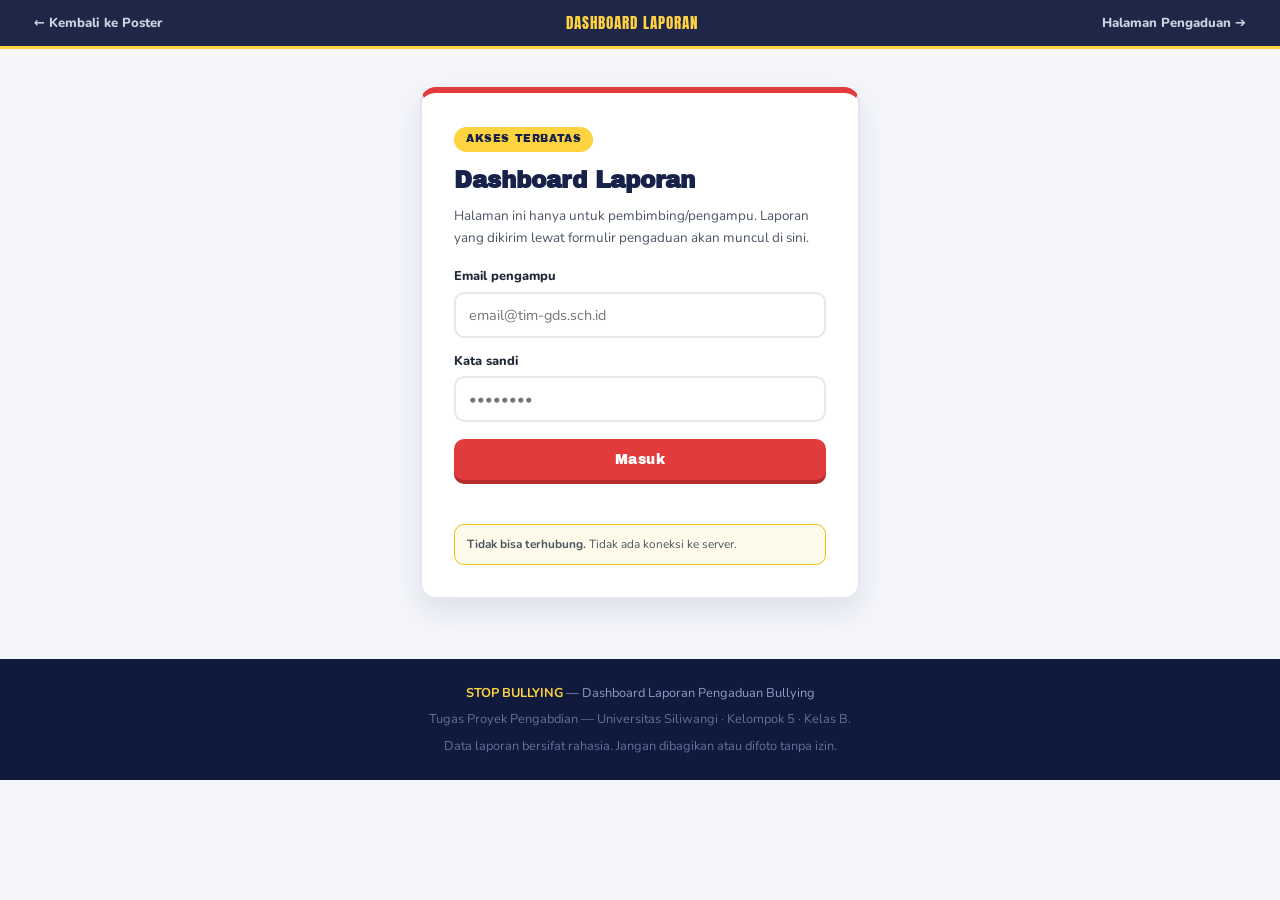
==== commit 00754460: "Add files via upload" ====
--- a/dashboard.html
+++ b/dashboard.html
@@ -35,7 +35,7 @@
       <form id="loginForm" novalidate>
         <div class="form-field">
           <label for="logEmail">Email pengampu</label>
-          <input type="email" id="logEmail" name="email" autocomplete="username" placeholder="guru@sekolah.sch.id" required>
+          <input type="email" id="logEmail" name="email" autocomplete="username" placeholder="email@tim-gds.sch.id" required>
         </div>
         <div class="form-field">
           <label for="logPass">Kata sandi</label>
@@ -122,7 +122,7 @@
 
 <footer class="dfoot">
   <p><strong>STOP BULLYING</strong> — Dashboard Laporan Pengaduan Bullying</p>
-  <p class="dfoot-small">Tugas kelompok <span id="footPenerbit">Universitas Siliwangi</span> &mdash; <span id="footKelompok">Kelompok 3</span>.</p>
+  <p class="dfoot-small">Tugas Proyek Pengabdian &mdash; <span id="footPenerbit">Universitas Siliwangi</span> &middot; <span id="footKelompok">Kelompok 5</span> &middot; Kelas B.</p>
   <p class="dfoot-small">Data laporan bersifat rahasia. Jangan dibagikan atau difoto tanpa izin.</p>
 </footer>
 
--- a/style.css
+++ b/style.css
@@ -1457,17 +1457,29 @@
 .d-ct-teks { font-size: .85rem; color: var(--ink); margin: 0 !important; }
 
 /* ---------- FOTO ASLI + PLACEHOLDER SVG ---------- */
-.gal-img img, .bc-img img {
+/* Rasio gambar asli berbeda-beda, jadikotak dibikin seragam (4:3) dan
+   foto memakai object-fit: contain — utuh, tidak terpotong. */
+.gal-img, .bc-img {
+  display: block;
+  background: #fff;
+  border-radius: var(--r-sm);
+  padding: 6px;
+  aspect-ratio: 4 / 3;
+  overflow: hidden;
+}
+.gal-img img, .bc-img img,
+.gal-img svg, .bc-img svg {
   display: block;
   width: 100%;
-  height: auto;
-  border-radius: var(--r-sm);
+  height: 100%;
+  object-fit: contain;
+  border-radius: 4px;
 }
 /* Gambar yang gagal dimuat disembunyikan agar placeholder SVG yang tampil.
    (Butuh !important — aturan .gal-img img di atas lebih spesifik daripada
    [hidden] dari stylesheet bawaan browser.) */
 img[data-fallback][hidden] { display: none !important; }
-.gal-ph { display: block; width: 100%; height: auto; }
+.gal-ph { display: block; width: 100%; height: 100%; }
 .gal-ph[hidden] { display: none !important; }
 
 /* ---------- TIM KELOMPOK ---------- */
@@ -1495,6 +1507,12 @@
   padding: 4px 12px;
   margin-bottom: 12px;
 }
+.tim-tema {
+  font-family: var(--font-head);
+  font-size: clamp(.8rem, 1.5vw, .95rem);
+  color: var(--ink-2);
+  margin-bottom: 6px;
+}
 .tim-penerbit {
   font-family: var(--font-display);
   font-size: clamp(1.3rem, 3vw, 2rem);
@@ -1508,7 +1526,7 @@
   color: var(--red);
   margin: 4px 0 8px;
 }
-.tim-meta { font-size: .82rem; color: var(--ink-3); font-weight: 700; }
+.tim-meta { font-size: .82rem; color: var(--ink-3); font-weight: 700; line-height: 1.5; }
 .tim-anggota-h {
   font-family: var(--font-head);
   font-size: .78rem;
@@ -1517,23 +1535,29 @@
   color: var(--navy);
   margin-bottom: 10px;
 }
+.tim-anggota-h span {
+  background: var(--yellow);
+  color: var(--navy);
+  border-radius: 999px;
+  padding: 2px 10px;
+  font-size: .68rem;
+  margin-left: 6px;
+  letter-spacing: .5px;
+}
 .tim-list {
   list-style: none;
   display: grid;
-  grid-template-columns: repeat(auto-fill, minmax(190px, 1fr));
+  grid-template-columns: repeat(auto-fill, minmax(230px, 1fr));
   gap: 8px;
 }
 .tim-list li {
   display: flex;
   align-items: center;
-  gap: 9px;
+  gap: 10px;
   background: var(--bg-soft);
   border: 1px solid var(--line);
   border-radius: var(--r-sm);
   padding: 9px 12px;
-  font-size: .84rem;
-  font-weight: 700;
-  color: var(--ink);
 }
 .tim-no {
   width: 22px;
@@ -1546,6 +1570,24 @@
   color: var(--navy);
   font-family: var(--font-head);
   font-size: .68rem;
+}
+.tim-nama {
+  font-size: .84rem;
+  font-weight: 700;
+  color: var(--ink);
+  line-height: 1.25;
+}
+.tim-nim {
+  margin-left: auto;
+  flex: none;
+  font-size: .68rem;
+  font-weight: 800;
+  color: var(--blue);
+  background: #E9EEF8;
+  border-radius: 999px;
+  padding: 3px 9px;
+  letter-spacing: .3px;
+  white-space: nowrap;
 }
 .tim-kosong { grid-column: 1 / -1; font-style: italic; color: var(--ink-3); }
 .tim-kosong code { background: #E9EEF8; padding: 1px 5px; border-radius: 4px; font-size: .76rem; }
